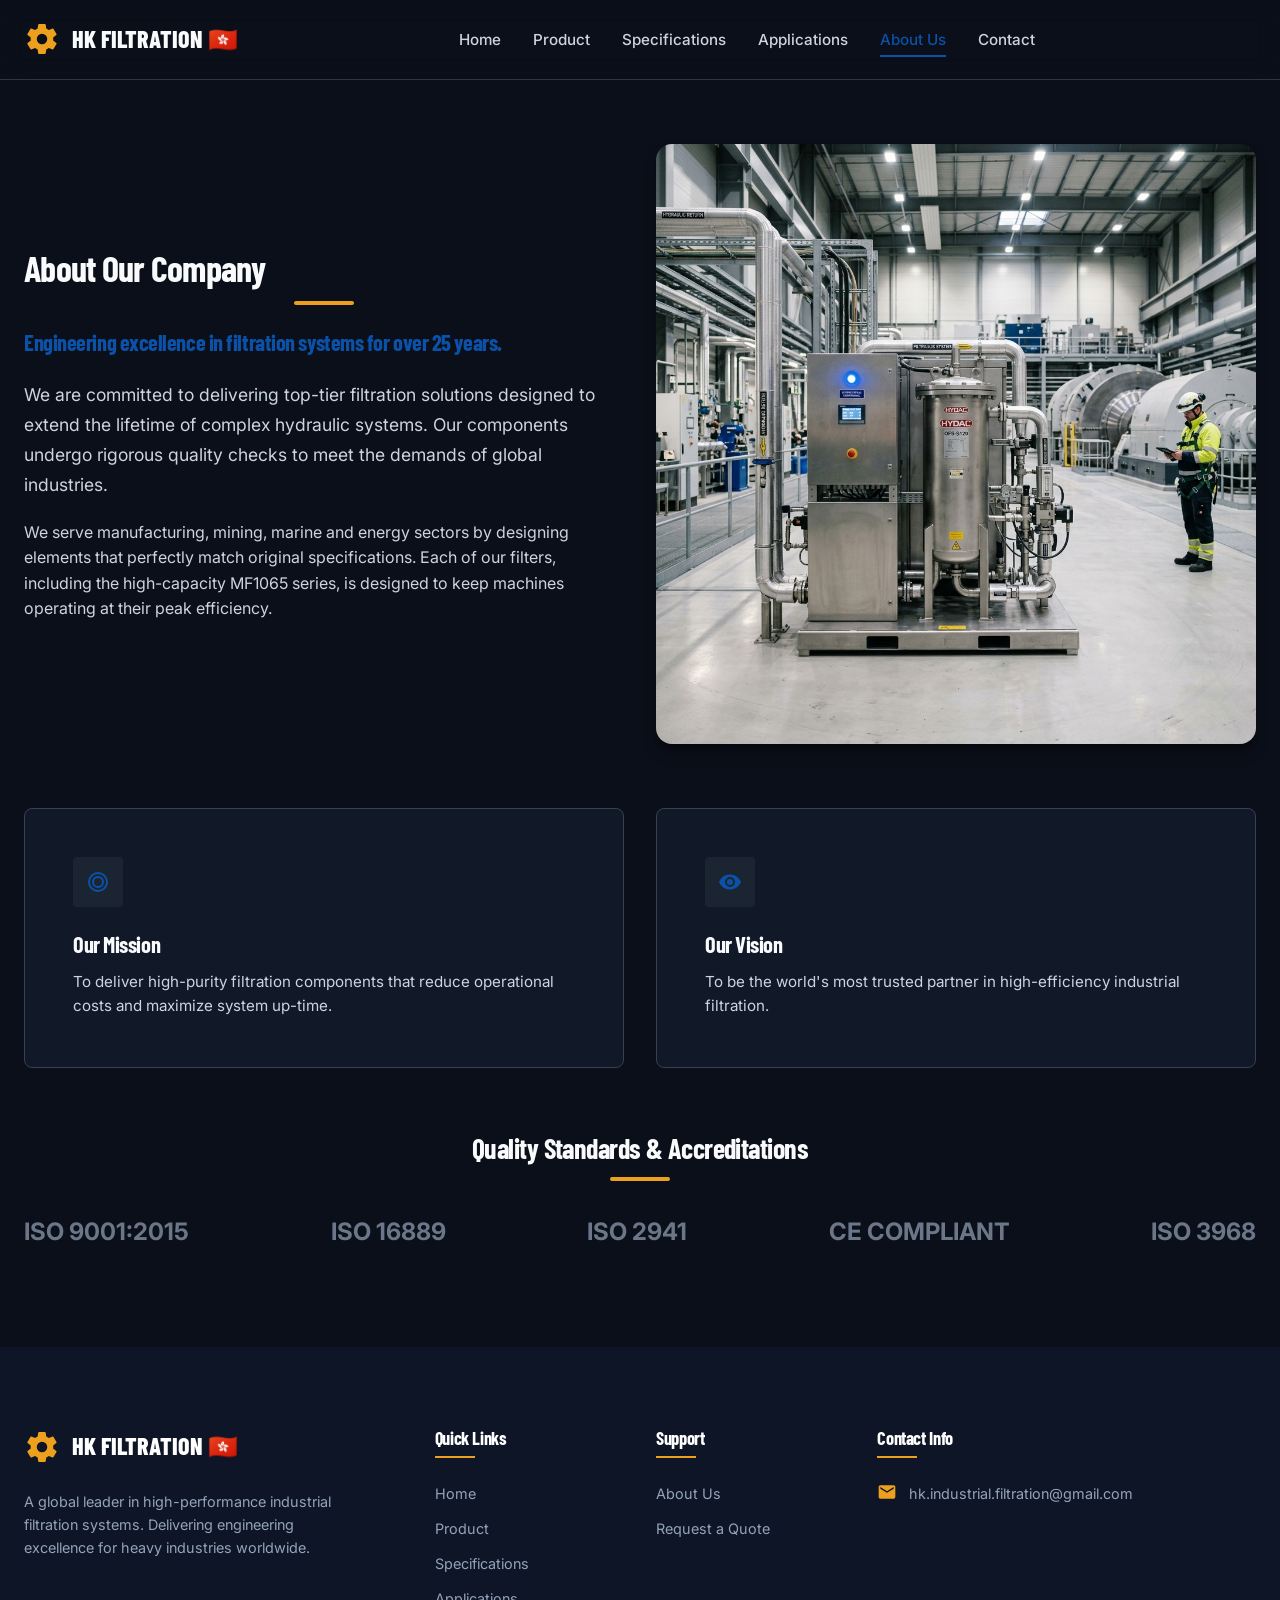
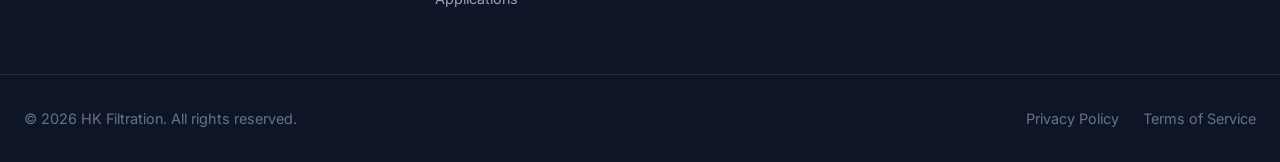
==== about.html @ 0cb423c5 "Initial commit - HK Filtration Website" ====
<!DOCTYPE html>
<html lang="en" data-theme="dark">
<head>
  <meta charset="UTF-8">
  <meta name="viewport" content="width=device-width, initial-scale=1.0">
  <title>HK Filtration 🇭🇰 | About Us</title>
  
  <!-- Favicon -->
  <link rel="icon" type="image/svg+xml" href="favicon.svg">
  
  <meta name="description" content="Learn more about our company mission, engineering quality standards, vision, and core values in high-performance industrial filtration systems.">
  <meta name="keywords" content="about filtration company, industrial filter manufacturer, hydraulic engineering company">
  <meta name="robots" content="index, follow">
  
  <!-- CSS Stylesheets -->
  <link rel="stylesheet" href="css/main.css">
  <link rel="stylesheet" href="css/components.css">
  <link rel="stylesheet" href="css/animations.css">
</head>
<body>

  <!-- --- Sticky Header --- -->
  <header class="site-header">
    <div class="container nav-container">
      <a href="index.html" class="logo-link">
        <svg viewBox="0 0 24 24">
          <path d="M12,15.5A3.5,3.5 0 0,1 8.5,12A3.5,3.5 0 0,1 12,8.5A3.5,3.5 0 0,1 15.5,12A3.5,3.5 0 0,1 12,15.5M19.43,12.97C19.47,12.65 19.5,12.33 19.5,12C19.5,11.67 19.47,11.34 19.43,11L21.54,9.37C21.73,9.22 21.78,8.95 21.66,8.73L19.66,5.27C19.54,5.05 19.27,4.96 19.05,5.05L16.56,6.05C16.04,5.66 15.47,5.34 14.86,5.08L14.47,2.42C14.43,2.18 14.22,2 13.97,2H9.97C9.72,2 9.51,2.18 9.47,2.42L9.08,5.08C8.47,5.34 7.9,5.66 7.38,6.05L4.89,5.05C4.67,4.96 4.4,5.05 4.27,5.27L2.27,8.73C2.15,8.95 2.2,9.22 2.39,9.37L4.5,11C4.46,11.34 4.43,11.67 4.43,12C4.43,12.33 4.46,12.65 4.5,12.97L2.39,14.63C2.2,14.78 2.15,15.05 2.27,15.27L4.27,18.73C4.4,18.95 4.67,19.04 4.89,18.95L7.38,17.95C7.9,18.34 8.47,18.66 9.08,18.92L9.47,21.58C9.51,21.82 9.72,22 9.97,22H13.97C14.22,22 14.43,21.82 14.47,21.58L14.86,18.92C15.47,18.66 16.04,18.34 16.56,17.95L19.05,18.95C19.27,19.04 19.54,18.95 19.66,18.73L21.66,15.27C21.78,15.05 21.73,14.78 21.54,14.63L19.43,12.97Z" />
        </svg>
        <span data-config="companyName">HK Filtration 🇭🇰</span>
      </a>
      
      <nav class="main-nav" id="main-nav">
        <ul>
          <li><a href="index.html">Home</a></li>
          <li><a href="product.html">Product</a></li>
          <li><a href="specifications.html">Specifications</a></li>
          <li><a href="applications.html">Applications</a></li>
          <li><a href="about.html" class="active">About Us</a></li>
          <li><a href="contact.html">Contact</a></li>
        </ul>
      </nav>
      
      <div class="header-actions">
        <button id="mobile-toggle" class="mobile-toggle" aria-label="Open mobile menu">
          <span></span>
          <span></span>
          <span></span>
        </button>
      </div>
    </div>
  </header>

  <!-- --- About Us Content --- -->
  <section class="section-padding" style="margin-top: calc(var(--header-height) - 2rem);">
    <div class="container">
      <div class="grid grid-2 flex-align-center" style="margin-bottom: 4rem;">
        
        <!-- text content -->
        <div class="reveal-left">
          <h2 class="accent-title" style="margin-bottom:1.5rem;">About Our Company</h2>
          <h3 style="font-size:1.4rem; color: var(--primary); margin-bottom:1.5rem;">Engineering excellence in filtration systems for over 25 years.</h3>
          <p style="font-size: 1.1rem; line-height:1.7;">We are committed to delivering top-tier filtration solutions designed to extend the lifetime of complex hydraulic systems. Our components undergo rigorous quality checks to meet the demands of global industries.</p>
          <p>We serve manufacturing, mining, marine and energy sectors by designing elements that perfectly match original specifications. Each of our filters, including the high-capacity MF1065 series, is designed to keep machines operating at their peak efficiency.</p>
        </div>
        
        <!-- image -->
        <div class="reveal-right">
          <div style="border-radius: var(--radius-lg); overflow: hidden; box-shadow: var(--shadow-lg);">
            <img src="assets/images/hero.png" alt="Industrial factory worker maintaining a hydraulic system">
          </div>
        </div>
      </div>

      <!-- Mission / Vision Cards -->
      <div class="grid grid-2" style="margin-bottom: 4rem;">
        <!-- Mission -->
        <div class="card reveal" style="padding: 3rem;">
          <div class="card-icon">
            <svg viewBox="0 0 24 24"><path d="M12,2A10,10 0 0,0 2,12A10,10 0 0,0 12,22A10,10 0 0,0 22,12A10,10 0 0,0 12,2M12,4A8,8 0 0,1 20,12A8,8 0 0,1 12,20A8,8 0 0,1 4,12A8,8 0 0,1 12,4M12,6A6,6 0 0,0 6,12A6,6 0 0,0 12,18A6,6 0 0,0 18,12A6,6 0 0,0 12,6M12,8A4,4 0 0,1 16,12A4,4 0 0,1 12,16A4,4 0 0,1 8,12A4,4 0 0,1 12,8Z"/></svg>
          </div>
          <h3>Our Mission</h3>
          <p>To deliver high-purity filtration components that reduce operational costs and maximize system up-time.</p>
        </div>

        <!-- Vision -->
        <div class="card reveal" style="padding: 3rem;">
          <div class="card-icon">
            <svg viewBox="0 0 24 24"><path d="M12,9A3,3 0 0,0 9,12A3,3 0 0,0 12,15A3,3 0 0,0 15,12A3,3 0 0,0 12,9M12,17A5,5 0 0,1 7,12A5,5 0 0,1 12,7A5,5 0 0,1 17,12A5,5 0 0,1 12,17M12,4.5C7,4.5 2.73,7.61 1,12C2.73,16.39 7,19.5 12,19.5C17,19.5 21.27,16.39 23,12C21.27,7.61 17,4.5 12,4.5Z"/></svg>
          </div>
          <h3>Our Vision</h3>
          <p>To be the world's most trusted partner in high-efficiency industrial filtration.</p>
        </div>
      </div>

      <!-- Trust Badges & Certs -->
      <div class="reveal-scale" style="text-align: center;">
        <h3 class="accent-title" style="margin-bottom: 2rem;">Quality Standards & Accreditations</h3>
        <div class="flex flex-align-center flex-justify-between" style="flex-wrap: wrap; gap: 2rem; opacity: 0.7;">
          <div style="font-weight: 700; font-size:1.5rem; color:var(--text-muted);">ISO 9001:2015</div>
          <div style="font-weight: 700; font-size:1.5rem; color:var(--text-muted);">ISO 16889</div>
          <div style="font-weight: 700; font-size:1.5rem; color:var(--text-muted);">ISO 2941</div>
          <div style="font-weight: 700; font-size:1.5rem; color:var(--text-muted);">CE COMPLIANT</div>
          <div style="font-weight: 700; font-size:1.5rem; color:var(--text-muted);">ISO 3968</div>
        </div>
      </div>

    </div>
  </section>

  <!-- --- Footer --- -->
  <footer class="site-footer">
    <div class="container grid footer-grid">
      <div class="footer-about">
        <a href="index.html" class="logo-link">
          <svg viewBox="0 0 24 24">
            <path d="M12,15.5A3.5,3.5 0 0,1 8.5,12A3.5,3.5 0 0,1 12,8.5A3.5,3.5 0 0,1 15.5,12A3.5,3.5 0 0,1 12,15.5M19.43,12.97C19.47,12.65 19.5,12.33 19.5,12C19.5,11.67 19.47,11.34 19.43,11L21.54,9.37C21.73,9.22 21.78,8.95 21.66,8.73L19.66,5.27C19.54,5.05 19.27,4.96 19.05,5.05L16.56,6.05C16.04,5.66 15.47,5.34 14.86,5.08L14.47,2.42C14.43,2.18 14.22,2 13.97,2H9.97C9.72,2 9.51,2.18 9.47,2.42L9.08,5.08C8.47,5.34 7.9,5.66 7.38,6.05L4.89,5.05C4.67,4.96 4.4,5.05 4.27,5.27L2.27,8.73C2.15,8.95 2.2,9.22 2.39,9.37L4.5,11C4.46,11.34 4.43,11.67 4.43,12C4.43,12.33 4.46,12.65 4.5,12.97L2.39,14.63C2.2,14.78 2.15,15.05 2.27,15.27L4.27,18.73C4.4,18.95 4.67,19.04 4.89,18.95L7.38,17.95C7.9,18.34 8.47,18.66 9.08,18.92L9.47,21.58C9.51,21.82 9.72,22 9.97,22H13.97C14.22,22 14.43,21.82 14.47,21.58L14.86,18.92C15.47,18.66 16.04,18.34 16.56,17.95L19.05,18.95C19.27,19.04 19.54,18.95 19.66,18.73L21.66,15.27C21.78,15.05 21.73,14.78 21.54,14.63L19.43,12.97Z" />
          </svg>
          <span data-config="companyName">HK Filtration 🇭🇰</span>
        </a>
        <p>A global leader in high-performance industrial filtration systems. Delivering engineering excellence for heavy industries worldwide.</p>
      </div>

      <div class="footer-col">
        <h4>Quick Links</h4>
        <ul>
          <li><a href="index.html">Home</a></li>
          <li><a href="product.html">Product</a></li>
          <li><a href="specifications.html">Specifications</a></li>
          <li><a href="applications.html">Applications</a></li>
        </ul>
      </div>

      <div class="footer-col">
        <h4>Support</h4>
        <ul>
          <li><a href="about.html">About Us</a></li>
          <li><a href="contact.html">Request a Quote</a></li>
        </ul>
      </div>

      <div class="footer-col">
        <h4>Contact Info</h4>
        <div class="footer-contact-item">
          <svg viewBox="0 0 24 24"><path d="M20,4H4C2.89,4 2,4.89 2,6V18A2,2 0 0,0 4,20H20A2,2 0 0,0 22,18V6C22,4.89 21.1,4 20,4M20,8L12,13L4,8V6L12,11L20,6V8Z"/></svg>
          <a href="#" data-config="recipientEmail">Contact Support Email</a>
        </div>
      </div>
    </div>
    <div class="container footer-bottom">
      <p>&copy; 2026 HK Filtration. All rights reserved.</p>
      <div class="footer-bottom-links">
        <a href="privacy.html">Privacy Policy</a>
        <a href="terms.html">Terms of Service</a>
      </div>
    </div>
  </footer>

  <!-- JS Scripts -->
  <script src="config/config.js"></script>
  <script src="js/main.js"></script>
</body>
</html>
---- css/main.css ----
/* =========================================================================
   DESIGN SYSTEM & GLOBAL STYLES (main.css)
   MF1065.1115.10.15 Industrial Filter Website
   ========================================================================= */

/* --- Google Fonts --- */
@import url('https://fonts.googleapis.com/css2?family=Barlow+Condensed:wght@500;600;700;800&family=Inter:wght@300;400;500;600;700&family=Cairo:wght@300;400;600;700&display=swap');

/* --- Design System CSS Custom Properties --- */
:root {
  /* Fonts */
  --font-body: 'Inter', system-ui, -apple-system, sans-serif;
  --font-headings: 'Barlow Condensed', sans-serif;
  
  /* Color Palette - Dark Mode Only */
  --primary-hue: 213;
  --primary: hsl(var(--primary-hue), 88%, 35%);       /* Industrial Blue #0A4FA6 */
  --primary-hover: hsl(var(--primary-hue), 88%, 28%);
  --primary-light: hsl(var(--primary-hue), 30%, 15%);
  --primary-semi: hsla(var(--primary-hue), 88%, 35%, 0.3);
  
  --accent-hue: 38;
  --accent: hsl(var(--accent-hue), 85%, 52%);         /* Engineering Amber #E8A020 */
  --accent-hover: hsl(var(--accent-hue), 85%, 45%);
  
  --bg-primary: #0b0f19;
  --bg-secondary: #111827;
  --bg-tertiary: #1f2937;
  
  --text-primary: #f8fafc;
  --text-secondary: #cbd5e1;
  --text-muted: #94a3b8;
  
  --border-color: #374151;
  --border-focus: var(--accent);
  
  --shadow-sm: 0 1px 2px 0 rgb(0 0 0 / 0.5);
  --shadow-md: 0 4px 6px -1px rgb(0 0 0 / 0.4), 0 2px 4px -2px rgb(0 0 0 / 0.4);
  --shadow-lg: 0 10px 15px -3px rgb(0 0 0 / 0.4), 0 4px 6px -4px rgb(0 0 0 / 0.4);
  --shadow-glow: 0 0 15px hsla(var(--accent-hue), 85%, 52%, 0.25);

  --glass-bg: rgba(11, 15, 25, 0.8);
  --glass-border: rgba(55, 65, 81, 0.8);
  --glass-backdrop: blur(12px);

  /* Spacing / Layout */
  --header-height: 80px;
  --radius-sm: 4px;
  --radius-md: 8px;
  --radius-lg: 16px;
  --container-width: 1280px;
  
  /* Transitions */
  --transition-fast: 0.2s cubic-bezier(0.4, 0, 0.2, 1);
  --transition-normal: 0.3s cubic-bezier(0.4, 0, 0.2, 1);
  --transition-slow: 0.5s cubic-bezier(0.4, 0, 0.2, 1);
}

/* --- Base & Reset CSS --- */
*, *::before, *::after {
  box-sizing: border-box;
  margin: 0;
  padding: 0;
}

html {
  scroll-behavior: smooth;
  font-size: 16px;
  -webkit-text-size-adjust: 100%;
}

body {
  font-family: var(--font-body);
  background-color: var(--bg-primary);
  color: var(--text-primary);
  line-height: 1.6;
  text-rendering: optimizeLegibility;
  -webkit-font-smoothing: antialiased;
  -moz-osx-font-smoothing: grayscale;
  transition: background-color var(--transition-normal), color var(--transition-normal);
  overflow-x: hidden;
}

h1, h2, h3, h4, h5, h6 {
  font-family: var(--font-headings);
  font-weight: 700;
  line-height: 1.2;
  color: var(--text-primary);
  letter-spacing: -0.02em;
}

h1 { font-size: 3rem; }
h2 { font-size: 2.25rem; }
h3 { font-size: 1.75rem; }
h4 { font-size: 1.25rem; }

p {
  color: var(--text-secondary);
  margin-bottom: 1.25rem;
}

a {
  color: var(--primary);
  text-decoration: none;
  transition: color var(--transition-fast);
}

a:hover {
  color: var(--primary-hover);
}

img {
  max-width: 100%;
  height: auto;
  display: block;
}

ul, ol {
  list-style: none;
}

/* --- Layout Utility Classes --- */
.container {
  width: 100%;
  max-width: var(--container-width);
  margin-left: auto;
  margin-right: auto;
  padding-left: 1.5rem;
  padding-right: 1.5rem;
}

.grid {
  display: grid;
  gap: 2rem;
}

.grid-2 { grid-template-columns: repeat(2, 1fr); }
.grid-3 { grid-template-columns: repeat(3, 1fr); }
.grid-4 { grid-template-columns: repeat(4, 1fr); }

.flex { display: flex; }
.flex-align-center { align-items: center; }
.flex-justify-between { justify-content: space-between; }
.flex-column { flex-direction: column; }

.section-padding {
  padding-top: 6rem;
  padding-bottom: 6rem;
}

.section-header {
  text-align: center;
  max-width: 700px;
  margin: 0 auto 4rem auto;
}

.section-header h2 {
  margin-bottom: 1rem;
  text-transform: uppercase;
}

.section-header p {
  font-size: 1.125rem;
  color: var(--text-muted);
}

/* Accent highlight bar for headings */
.accent-title::after {
  content: '';
  display: block;
  width: 60px;
  height: 4px;
  background-color: var(--accent);
  margin: 0.75rem auto 0 auto;
  border-radius: var(--radius-sm);
}

[dir="rtl"] .accent-title::after {
  margin: 0.75rem auto 0 auto;
}

/* --- Sticky Glassmorphic Header --- */
header.site-header {
  position: fixed;
  top: 0;
  left: 0;
  right: 0;
  height: var(--header-height);
  background-color: var(--glass-bg);
  border-bottom: 1px solid var(--glass-border);
  backdrop-filter: var(--glass-backdrop);
  -webkit-backdrop-filter: var(--glass-backdrop);
  z-index: 1000;
  transition: all var(--transition-normal);
}

header.site-header.scrolled {
  height: 70px;
  box-shadow: var(--shadow-md);
}

.nav-container {
  display: flex;
  height: 100%;
  align-items: center;
  justify-content: space-between;
}

.logo-link {
  display: flex;
  align-items: center;
  gap: 0.75rem;
  font-family: var(--font-headings);
  font-weight: 800;
  font-size: 1.5rem;
  color: var(--text-primary);
  text-transform: uppercase;
}

.logo-link svg {
  height: 36px;
  width: 36px;
  fill: var(--primary);
  transition: fill var(--transition-normal);
}

[data-theme="dark"] .logo-link svg {
  fill: var(--accent);
}

/* Navigation Links */
nav.main-nav ul {
  display: flex;
  gap: 2rem;
}

nav.main-nav a {
  font-weight: 500;
  color: var(--text-secondary);
  font-size: 0.95rem;
  position: relative;
  padding: 0.5rem 0;
}

nav.main-nav a::after {
  content: '';
  position: absolute;
  bottom: 0;
  left: 0;
  width: 100%;
  height: 2px;
  background-color: var(--primary);
  transform: scaleX(0);
  transform-origin: right;
  transition: transform var(--transition-fast);
}

[dir="rtl"] nav.main-nav a::after {
  right: 0;
  left: auto;
  transform-origin: left;
}

nav.main-nav a:hover,
nav.main-nav a.active {
  color: var(--primary);
}

nav.main-nav a:hover::after,
nav.main-nav a.active::after {
  transform: scaleX(1);
  transform-origin: left;
}

[dir="rtl"] nav.main-nav a:hover::after,
[dir="rtl"] nav.main-nav a.active::after {
  transform-origin: right;
}

/* Utility buttons in header */
.header-actions {
  display: flex;
  align-items: center;
  gap: 1rem;
}

/* Language and Dark/Light switches */
.toggle-btn {
  background: none;
  border: 1px solid var(--border-color);
  color: var(--text-primary);
  padding: 0.5rem;
  border-radius: 50%;
  cursor: pointer;
  display: flex;
  align-items: center;
  justify-content: center;
  transition: all var(--transition-fast);
  width: 40px;
  height: 40px;
}

.toggle-btn:hover {
  background-color: var(--bg-tertiary);
  border-color: var(--text-muted);
}

.lang-btn {
  border-radius: var(--radius-sm);
  width: auto;
  padding: 0.5rem 0.75rem;
  font-weight: 600;
  font-size: 0.875rem;
}

/* Mobile Menu Toggle */
.mobile-toggle {
  display: none;
  background: none;
  border: none;
  cursor: pointer;
  padding: 0.5rem;
}

.mobile-toggle span {
  display: block;
  width: 25px;
  height: 2px;
  background-color: var(--text-primary);
  margin-bottom: 5px;
  transition: all var(--transition-normal);
}

.mobile-toggle span:last-child {
  margin-bottom: 0;
}

/* Mobile responsive menu */
@media (max-width: 991px) {
  .mobile-toggle {
    display: block;
  }
  
  nav.main-nav {
    position: fixed;
    top: var(--header-height);
    left: -100%;
    width: 280px;
    height: calc(100vh - var(--header-height));
    background-color: var(--bg-secondary);
    box-shadow: var(--shadow-lg);
    transition: left var(--transition-normal);
    padding: 2rem;
    z-index: 999;
  }
  
  [dir="rtl"] nav.main-nav {
    left: auto;
    right: -100%;
    transition: right var(--transition-normal);
  }
  
  nav.main-nav.active {
    left: 0;
  }
  
  [dir="rtl"] nav.main-nav.active {
    right: 0;
  }
  
  nav.main-nav ul {
    flex-direction: column;
    gap: 1.5rem;
  }
  
  nav.main-nav a {
    font-size: 1.15rem;
    display: block;
  }
}

/* --- Footer --- */
footer.site-footer {
  background-color: #0d1527;
  color: #cbd5e1;
  padding-top: 5rem;
  padding-bottom: 2rem;
  font-size: 0.9rem;
}

.footer-grid {
  grid-template-columns: 2fr 1fr 1fr 2fr;
  margin-bottom: 4rem;
}

.footer-about .logo-link {
  color: #ffffff;
  margin-bottom: 1.5rem;
}

.footer-about .logo-link svg {
  fill: var(--accent);
}

.footer-about p {
  color: #94a3b8;
  margin-bottom: 1.5rem;
  max-width: 320px;
}

.footer-col h4 {
  color: #ffffff;
  margin-bottom: 1.5rem;
  position: relative;
  padding-bottom: 0.5rem;
  font-size: 1.15rem;
}

.footer-col h4::after {
  content: '';
  position: absolute;
  bottom: 0;
  left: 0;
  width: 40px;
  height: 2px;
  background-color: var(--accent);
}

[dir="rtl"] .footer-col h4::after {
  left: auto;
  right: 0;
}

.footer-col ul {
  display: flex;
  flex-direction: column;
  gap: 0.75rem;
}

.footer-col a {
  color: #94a3b8;
}

.footer-col a:hover {
  color: #ffffff;
  padding-left: 5px;
}

[dir="rtl"] .footer-col a:hover {
  padding-left: 0;
  padding-right: 5px;
}

.footer-contact-item {
  display: flex;
  gap: 0.75rem;
  margin-bottom: 1rem;
}

.footer-contact-item svg {
  width: 20px;
  height: 20px;
  fill: var(--accent);
  flex-shrink: 0;
}

.footer-socials {
  display: flex;
  gap: 1rem;
  margin-top: 1.5rem;
}

.footer-socials a {
  display: flex;
  align-items: center;
  justify-content: center;
  width: 36px;
  height: 36px;
  background-color: rgba(255, 255, 255, 0.05);
  border-radius: 50%;
  color: #ffffff;
  transition: all var(--transition-fast);
}

.footer-socials a:hover {
  background-color: var(--accent);
  transform: translateY(-3px);
}

.footer-socials svg {
  width: 18px;
  height: 18px;
  fill: currentColor;
}

.footer-bottom {
  border-top: 1px solid rgba(255, 255, 255, 0.1);
  padding-top: 2rem;
  display: flex;
  justify-content: space-between;
  align-items: center;
}

.footer-bottom p {
  color: #64748b;
  margin-bottom: 0;
}

.footer-bottom-links {
  display: flex;
  gap: 1.5rem;
}

.footer-bottom-links a {
  color: #64748b;
}

.footer-bottom-links a:hover {
  color: #cbd5e1;
}

/* Responsiveness Media Queries for Grid Layouts */
@media (max-width: 991px) {
  .footer-grid {
    grid-template-columns: repeat(2, 1fr);
    gap: 3rem;
  }
  .grid-3 { grid-template-columns: repeat(2, 1fr); }
  .grid-4 { grid-template-columns: repeat(2, 1fr); }
}

@media (max-width: 768px) {
  .footer-grid {
    grid-template-columns: 1fr;
    gap: 2rem;
  }
  .grid-2, .grid-3, .grid-4 {
    grid-template-columns: 1fr;
  }
  .footer-bottom {
    flex-direction: column;
    gap: 1rem;
    text-align: center;
  }
  h1 { font-size: 2.25rem; }
  h2 { font-size: 1.75rem; }
  .section-padding {
    padding-top: 4rem;
    padding-bottom: 4rem;
  }
}
---- css/components.css ----
/* =========================================================================
   COMPONENTS STYLES (components.css)
   MF1065.1115.10.15 Industrial Filter Website
   ========================================================================= */

/* --- Buttons --- */
.btn {
  display: inline-flex;
  align-items: center;
  justify-content: center;
  padding: 0.75rem 1.75rem;
  font-family: var(--font-body);
  font-weight: 600;
  font-size: 0.95rem;
  border-radius: var(--radius-sm);
  transition: all var(--transition-fast);
  cursor: pointer;
  border: 2px solid transparent;
  gap: 0.5rem;
}

.btn-primary {
  background-color: var(--primary);
  color: #ffffff;
}

.btn-primary:hover {
  background-color: var(--primary-hover);
  color: #ffffff;
  transform: translateY(-2px);
  box-shadow: var(--shadow-glow);
}

.btn-secondary {
  background-color: transparent;
  border-color: var(--border-color);
  color: var(--text-primary);
}

.btn-secondary:hover {
  background-color: var(--bg-tertiary);
  border-color: var(--text-muted);
}

.btn-accent {
  background-color: var(--accent);
  color: #0f172a;
}

.btn-accent:hover {
  background-color: var(--accent-hover);
  transform: translateY(-2px);
  box-shadow: 0 4px 12px rgba(232, 160, 32, 0.4);
}

.btn-outline-primary {
  background-color: transparent;
  border-color: var(--primary);
  color: var(--primary);
}

.btn-outline-primary:hover {
  background-color: var(--primary);
  color: #ffffff;
}

/* --- Hero Section --- */
.hero-section {
  position: relative;
  height: 90vh;
  min-height: 600px;
  background-color: #0b0f19;
  display: flex;
  align-items: center;
  color: #ffffff;
  overflow: hidden;
  padding-top: var(--header-height);
}

.hero-bg {
  position: absolute;
  top: 0;
  left: 0;
  width: 100%;
  height: 100%;
  z-index: 1;
}

.hero-bg img {
  width: 100%;
  height: 100%;
  object-fit: cover;
  opacity: 0.4;
}

/* Overlay gradient for premium industrial contrast */
.hero-bg::after {
  content: '';
  position: absolute;
  top: 0;
  left: 0;
  width: 100%;
  height: 100%;
  background: linear-gradient(135deg, rgba(11,15,25,0.95) 30%, rgba(10,79,166,0.3) 100%);
}

[dir="rtl"] .hero-bg::after {
  background: linear-gradient(225deg, rgba(11,15,25,0.95) 30%, rgba(10,79,166,0.3) 100%);
}

.hero-content {
  position: relative;
  z-index: 2;
  max-width: 650px;
}

.hero-content .product-tag {
  display: inline-block;
  background-color: var(--primary-semi);
  border: 1px solid var(--primary);
  color: #cbd5e1;
  padding: 0.35rem 1rem;
  font-size: 0.85rem;
  font-weight: 600;
  letter-spacing: 0.05em;
  text-transform: uppercase;
  border-radius: 50px;
  margin-bottom: 1.5rem;
}

.hero-content h1 {
  color: #ffffff;
  font-size: 3.5rem;
  margin-bottom: 1.5rem;
  line-height: 1.15;
}

.hero-content h1 span {
  color: var(--accent);
}

.hero-content p {
  color: #cbd5e1;
  font-size: 1.2rem;
  margin-bottom: 2.5rem;
}

.hero-btns {
  display: flex;
  gap: 1rem;
}

@media (max-width: 768px) {
  .hero-content h1 {
    font-size: 2.5rem;
  }
  .hero-btns {
    flex-direction: column;
  }
}

/* --- Info Cards / Features --- */
.card {
  background-color: var(--bg-secondary);
  border: 1px solid var(--border-color);
  border-radius: var(--radius-md);
  padding: 2.5rem 2rem;
  transition: all var(--transition-normal);
  position: relative;
  overflow: hidden;
}

.card:hover {
  transform: translateY(-5px);
  border-color: var(--primary);
  box-shadow: var(--shadow-lg);
}

.card-icon {
  width: 50px;
  height: 50px;
  background-color: var(--primary-light);
  border-radius: var(--radius-sm);
  display: flex;
  align-items: center;
  justify-content: center;
  margin-bottom: 1.5rem;
  color: var(--primary);
  transition: all var(--transition-fast);
}

.card:hover .card-icon {
  background-color: var(--primary);
  color: #ffffff;
}

.card-icon svg {
  width: 24px;
  height: 24px;
  fill: currentColor;
}

.card h3 {
  margin-bottom: 0.75rem;
  font-size: 1.4rem;
}

.card p {
  margin-bottom: 0;
  font-size: 0.95rem;
}

/* --- Image Gallery (Zoom Effect & Lightbox) --- */
.gallery-grid {
  grid-template-columns: repeat(auto-fill, minmax(280px, 1fr));
  gap: 1.5rem;
}

.gallery-item {
  position: relative;
  overflow: hidden;
  border-radius: var(--radius-md);
  aspect-ratio: 4 / 3;
  cursor: pointer;
  box-shadow: var(--shadow-sm);
}

.gallery-item img {
  width: 100%;
  height: 100%;
  object-fit: cover;
  transition: transform var(--transition-slow);
}

.gallery-overlay {
  position: absolute;
  top: 0;
  left: 0;
  width: 100%;
  height: 100%;
  background: rgba(10, 79, 166, 0.85);
  display: flex;
  flex-direction: column;
  justify-content: center;
  align-items: center;
  opacity: 0;
  transition: opacity var(--transition-normal);
  color: #ffffff;
  padding: 1.5rem;
  text-align: center;
}

.gallery-overlay svg {
  width: 32px;
  height: 32px;
  fill: currentColor;
  margin-bottom: 0.75rem;
  transform: translateY(10px);
  transition: transform var(--transition-normal);
}

.gallery-overlay h4 {
  color: #ffffff;
  font-size: 1.25rem;
  transform: translateY(15px);
  transition: transform var(--transition-normal) 0.05s;
}

.gallery-item:hover img {
  transform: scale(1.1);
}

.gallery-item:hover .gallery-overlay {
  opacity: 1;
}

.gallery-item:hover .gallery-overlay svg,
.gallery-item:hover .gallery-overlay h4 {
  transform: translateY(0);
}

/* Lightbox Modal */
.lightbox {
  position: fixed;
  top: 0;
  left: 0;
  width: 100%;
  height: 100%;
  background-color: rgba(11, 15, 25, 0.95);
  z-index: 2000;
  display: none;
  justify-content: center;
  align-items: center;
}

.lightbox.active {
  display: flex;
}

.lightbox-content {
  position: relative;
  max-width: 90%;
  max-height: 80%;
}

.lightbox-content img {
  max-width: 100%;
  max-height: 80vh;
  border-radius: var(--radius-sm);
  box-shadow: var(--shadow-lg);
}

.lightbox-close {
  position: absolute;
  top: -40px;
  right: 0;
  background: none;
  border: none;
  color: #ffffff;
  font-size: 2rem;
  cursor: pointer;
}

[dir="rtl"] .lightbox-close {
  right: auto;
  left: 0;
}

/* --- FAQ Accordion --- */
.faq-list {
  max-width: 800px;
  margin: 0 auto;
}

.faq-item {
  border-bottom: 1px solid var(--border-color);
  padding: 1.5rem 0;
}

.faq-question {
  display: flex;
  justify-content: space-between;
  align-items: center;
  width: 100%;
  background: none;
  border: none;
  text-align: left;
  font-size: 1.2rem;
  font-weight: 600;
  color: var(--text-primary);
  cursor: pointer;
  padding: 0;
}

[dir="rtl"] .faq-question {
  text-align: right;
}

.faq-question svg {
  width: 20px;
  height: 20px;
  fill: currentColor;
  transition: transform var(--transition-normal);
}

.faq-item.active .faq-question svg {
  transform: rotate(180deg);
}

.faq-answer {
  max-height: 0;
  overflow: hidden;
  transition: max-height var(--transition-normal);
}

.faq-answer p {
  padding-top: 1rem;
  margin-bottom: 0;
  color: var(--text-secondary);
}

/* --- Technical Specifications Table --- */
.specs-table-container {
  overflow-x: auto;
  margin-top: 2rem;
  border: 1px solid var(--border-color);
  border-radius: var(--radius-md);
  box-shadow: var(--shadow-sm);
}

.specs-table {
  width: 100%;
  border-collapse: collapse;
  text-align: left;
  font-size: 0.95rem;
}

[dir="rtl"] .specs-table {
  text-align: right;
}

.specs-table th,
.specs-table td {
  padding: 1rem 1.5rem;
  border-bottom: 1px solid var(--border-color);
}

.specs-table th {
  background-color: var(--bg-tertiary);
  font-family: var(--font-headings);
  font-size: 1.1rem;
  font-weight: 700;
  color: var(--text-primary);
  text-transform: uppercase;
}

.specs-table tr:last-child td {
  border-bottom: none;
}

.specs-table tr:nth-child(even) {
  background-color: var(--bg-secondary);
}

.specs-table td.spec-name {
  font-weight: 600;
  color: var(--text-primary);
  width: 35%;
}

.specs-table td.spec-value {
  color: var(--text-secondary);
}

/* --- Form Fields & Validation Styling --- */
.contact-form-container {
  background-color: var(--bg-secondary);
  border: 1px solid var(--border-color);
  border-radius: var(--radius-lg);
  padding: 3rem;
  box-shadow: var(--shadow-md);
}

.form-group {
  margin-bottom: 1.5rem;
}

.form-group label {
  display: block;
  font-weight: 600;
  margin-bottom: 0.5rem;
  font-size: 0.9rem;
}

.form-control {
  width: 100%;
  padding: 0.75rem 1rem;
  border: 1px solid var(--border-color);
  background-color: var(--bg-primary);
  color: var(--text-primary);
  border-radius: var(--radius-sm);
  font-family: var(--font-body);
  font-size: 0.95rem;
  transition: border-color var(--transition-fast), box-shadow var(--transition-fast);
}

.form-control:focus {
  outline: none;
  border-color: var(--border-focus);
  box-shadow: 0 0 0 3px var(--primary-semi);
}

/* Form validation styling */
.form-control.is-invalid {
  border-color: #ef4444;
}

.form-control.is-invalid:focus {
  box-shadow: 0 0 0 3px rgba(239, 68, 68, 0.2);
}

.invalid-feedback {
  display: none;
  color: #ef4444;
  font-size: 0.825rem;
  margin-top: 0.25rem;
}

.form-control.is-invalid + .invalid-feedback {
  display: block;
}

/* Spam Honeypot - keep it fully invisible to screen readers & layout but present */
.honeypot-field {
  display: none !important;
  visibility: hidden !important;
}

/* Submit status alerts */
.alert {
  padding: 1rem 1.5rem;
  border-radius: var(--radius-sm);
  margin-bottom: 1.5rem;
  display: none;
}

.alert-success {
  display: block;
  background-color: #d1fae5;
  color: #065f46;
  border: 1px solid #a7f3d0;
}

[data-theme="dark"] .alert-success {
  background-color: #064e3b;
  color: #a7f3d0;
  border-color: #047857;
}

.alert-danger {
  display: block;
  background-color: #fee2e2;
  color: #991b1b;
  border: 1px solid #fca5a5;
}

[data-theme="dark"] .alert-danger {
  background-color: #7f1d1d;
  color: #fca5a5;
  border-color: #b91c1c;
}

/* --- Downloads Cards --- */
.download-card {
  display: flex;
  align-items: center;
  background-color: var(--bg-secondary);
  border: 1px solid var(--border-color);
  border-radius: var(--radius-md);
  padding: 1.5rem;
  gap: 1.5rem;
  transition: all var(--transition-fast);
}

.download-card:hover {
  border-color: var(--primary);
  transform: translateX(4px);
  box-shadow: var(--shadow-md);
}

[dir="rtl"] .download-card:hover {
  transform: translateX(-4px);
}

.download-icon {
  width: 50px;
  height: 50px;
  background-color: var(--primary-light);
  border-radius: var(--radius-sm);
  display: flex;
  align-items: center;
  justify-content: center;
  color: var(--primary);
  flex-shrink: 0;
}

.download-icon svg {
  width: 24px;
  height: 24px;
  fill: currentColor;
}

.download-info {
  flex-grow: 1;
}

.download-info h4 {
  margin-bottom: 0.25rem;
  font-size: 1.15rem;
}

.download-info p {
  margin-bottom: 0;
  font-size: 0.85rem;
  color: var(--text-muted);
}

/* --- Contact Info Panel & Map --- */
.contact-info-panel {
  display: flex;
  flex-direction: column;
  gap: 2rem;
}

.contact-info-item {
  display: flex;
  gap: 1.25rem;
}

.contact-info-icon {
  width: 48px;
  height: 48px;
  background-color: var(--primary-light);
  border-radius: 50%;
  display: flex;
  align-items: center;
  justify-content: center;
  color: var(--primary);
  flex-shrink: 0;
}

.contact-info-icon svg {
  width: 20px;
  height: 20px;
  fill: currentColor;
}

.contact-info-text h4 {
  font-size: 1.1rem;
  margin-bottom: 0.25rem;
}

.contact-info-text p,
.contact-info-text a {
  margin-bottom: 0;
  color: var(--text-secondary);
}

.map-container {
  height: 350px;
  border-radius: var(--radius-lg);
  overflow: hidden;
  border: 1px solid var(--border-color);
  box-shadow: var(--shadow-sm);
}

.map-container iframe {
  width: 100%;
  height: 100%;
  border: 0;
}
---- css/animations.css ----
/* =========================================================================
   SCROLL AND KEYFRAME ANIMATIONS (animations.css)
   MF1065.1115.10.15 Industrial Filter Website
   ========================================================================= */

/* --- Fade In and Slide Classes --- */
.reveal {
  opacity: 0;
  transform: translateY(30px);
  transition: opacity var(--transition-slow), transform var(--transition-slow);
}

.reveal-left {
  opacity: 0;
  transform: translateX(-40px);
  transition: opacity var(--transition-slow), transform var(--transition-slow);
}

.reveal-right {
  opacity: 0;
  transform: translateX(40px);
  transition: opacity var(--transition-slow), transform var(--transition-slow);
}

.reveal-scale {
  opacity: 0;
  transform: scale(0.9);
  transition: opacity var(--transition-slow), transform var(--transition-slow);
}

/* Active states (revealed by Intersection Observer JS) */
.revealed {
  opacity: 1;
  transform: translateY(0) translateX(0) scale(1);
}

/* Delay modifiers for staggered animations */
.delay-100 { transition-delay: 100ms; }
.delay-200 { transition-delay: 200ms; }
.delay-300 { transition-delay: 300ms; }
.delay-400 { transition-delay: 400ms; }
.delay-500 { transition-delay: 500ms; }

/* --- Micro-Animations & Hover States --- */

/* Pulse Glow (used on key CTAs or status icons) */
@keyframes pulse-glow {
  0% {
    box-shadow: 0 0 0 0 rgba(10, 79, 166, 0.4);
  }
  70% {
    box-shadow: 0 0 0 10px rgba(10, 79, 166, 0);
  }
  100% {
    box-shadow: 0 0 0 0 rgba(10, 79, 166, 0);
  }
}

.pulse-primary {
  animation: pulse-glow 2s infinite;
}

/* Spin (loading indicators or gear icons) */
@keyframes spin-clockwise {
  from {
    transform: rotate(0deg);
  }
  to {
    transform: rotate(360deg);
  }
}

.spin-icon {
  animation: spin-clockwise 20s linear infinite;
}

.spin-icon:hover {
  animation-duration: 5s; /* speed up on hover */
}

/* Shimmer load effect for cards/images */
@keyframes shimmer {
  0% {
    background-position: -200% 0;
  }
  100% {
    background-position: 200% 0;
  }
}

.shimmer {
  background: linear-gradient(90deg, var(--bg-secondary) 25%, var(--bg-tertiary) 50%, var(--bg-secondary) 75%);
  background-size: 200% 100%;
  animation: shimmer 1.5s infinite;
}

/* Lightbox Fade In */
@keyframes fadeIn {
  from { opacity: 0; }
  to { opacity: 1; }
}

.lightbox-animate {
  animation: fadeIn 0.25s ease-out forwards;
}

/* Ripple/Wave for buttons */
.btn-ripple {
  position: relative;
  overflow: hidden;
}

.btn-ripple::after {
  content: '';
  position: absolute;
  top: 50%;
  left: 50%;
  width: 120px;
  height: 120px;
  background: rgba(255, 255, 255, 0.25);
  border-radius: 50%;
  transform: translate(-50%, -50%) scale(0);
  opacity: 0;
  transition: transform 0.5s ease-out, opacity 0.5s ease-out;
}

.btn-ripple:active::after {
  transform: translate(-50%, -50%) scale(1);
  opacity: 1;
  transition: 0s;
}
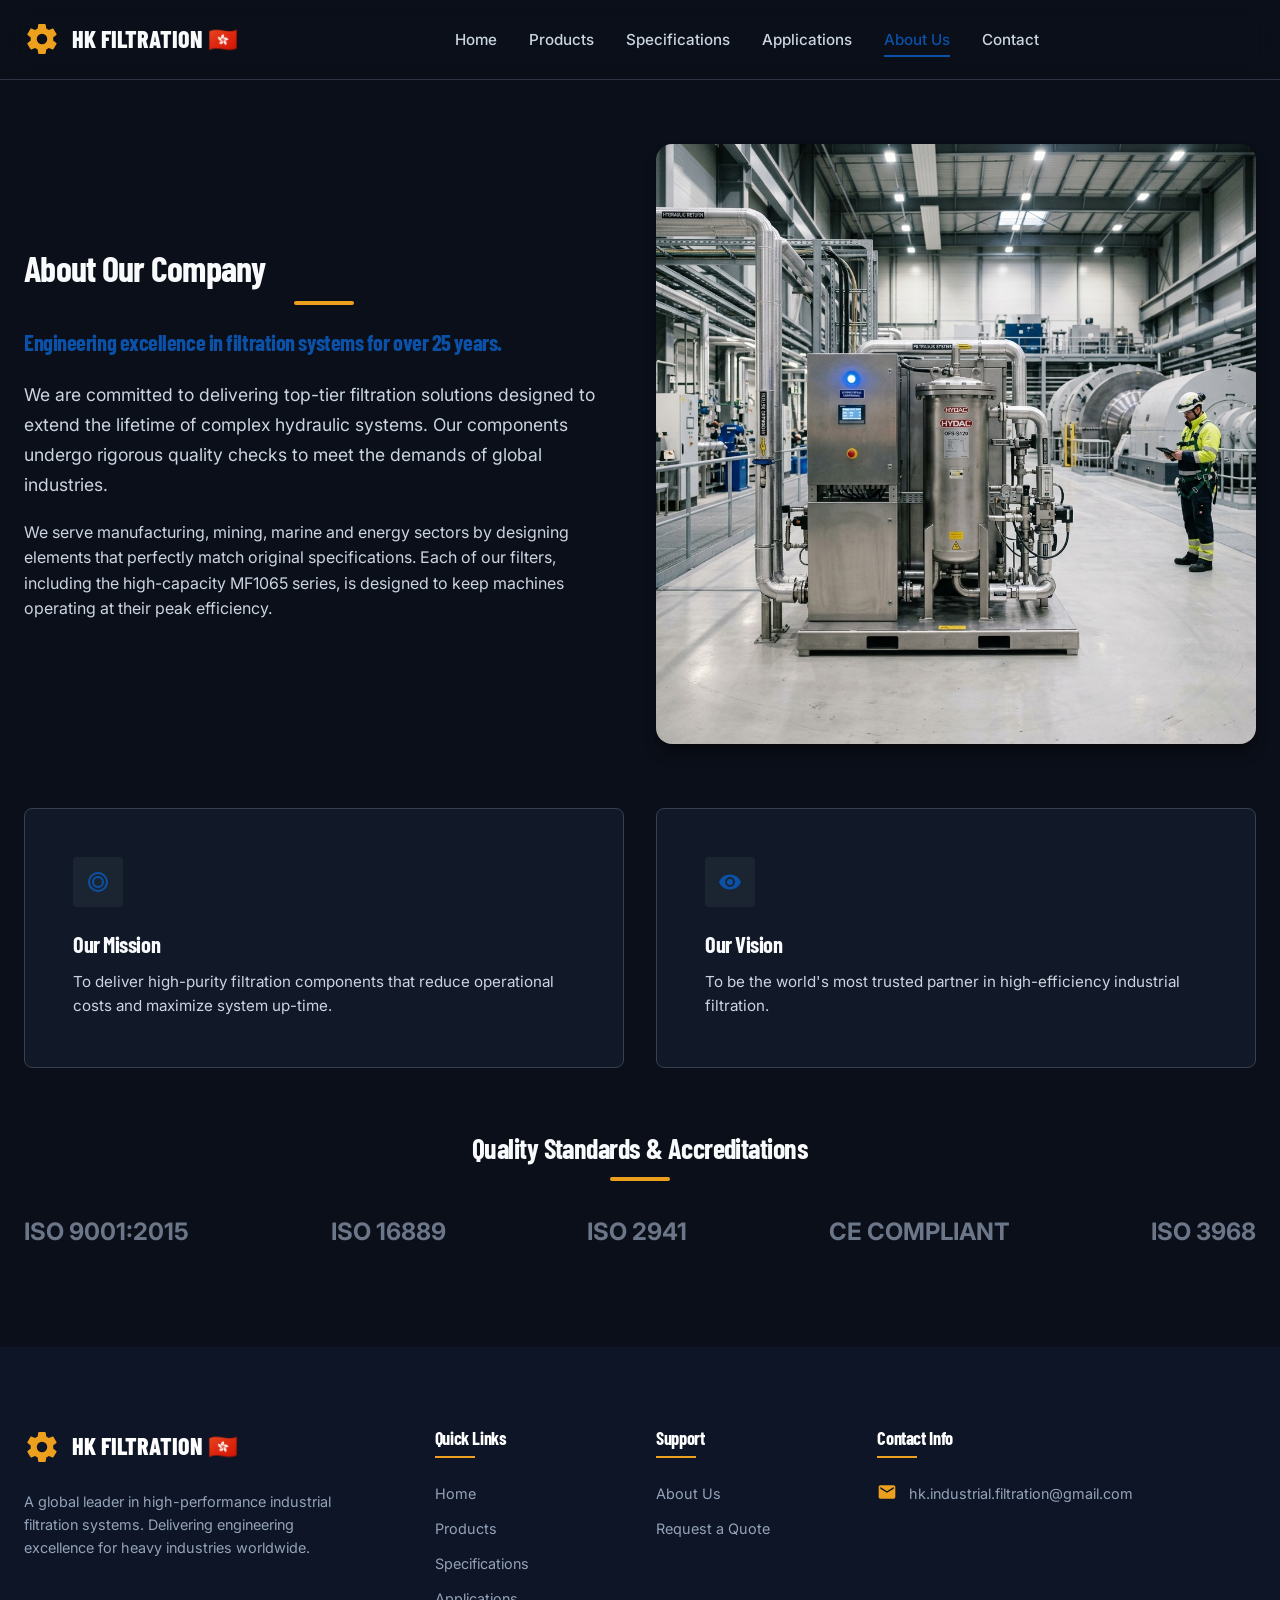
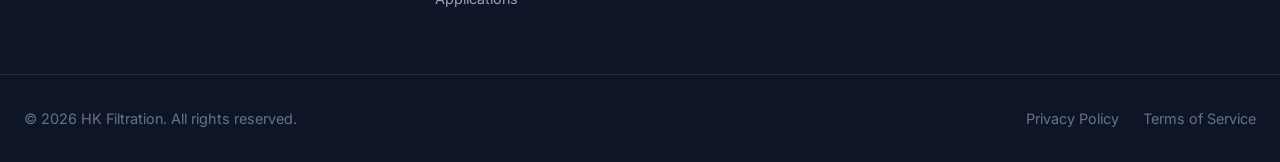
==== commit 2203fb9c: "Add 10 new filter products — full catalog page (products.html) with series filtering" ====
--- a/about.html
+++ b/about.html
@@ -6,7 +6,8 @@
   <title>HK Filtration 🇭🇰 | About Us</title>
   
   <!-- Favicon -->
-  <link rel="icon" type="image/svg+xml" href="favicon.svg">
+      <link rel="canonical" href="https://hk-filtration.netlify.app/about.html">
+    <link rel="icon" type="image/svg+xml" href="favicon.svg">
   
   <meta name="description" content="Learn more about our company mission, engineering quality standards, vision, and core values in high-performance industrial filtration systems.">
   <meta name="keywords" content="about filtration company, industrial filter manufacturer, hydraulic engineering company">
@@ -32,7 +33,7 @@
       <nav class="main-nav" id="main-nav">
         <ul>
           <li><a href="index.html">Home</a></li>
-          <li><a href="product.html">Product</a></li>
+          <li><a href="products.html">Products</a></li>
           <li><a href="specifications.html">Specifications</a></li>
           <li><a href="applications.html">Applications</a></li>
           <li><a href="about.html" class="active">About Us</a></li>
@@ -124,7 +125,7 @@
         <h4>Quick Links</h4>
         <ul>
           <li><a href="index.html">Home</a></li>
-          <li><a href="product.html">Product</a></li>
+          <li><a href="products.html">Products</a></li>
           <li><a href="specifications.html">Specifications</a></li>
           <li><a href="applications.html">Applications</a></li>
         </ul>
@@ -142,7 +143,7 @@
         <h4>Contact Info</h4>
         <div class="footer-contact-item">
           <svg viewBox="0 0 24 24"><path d="M20,4H4C2.89,4 2,4.89 2,6V18A2,2 0 0,0 4,20H20A2,2 0 0,0 22,18V6C22,4.89 21.1,4 20,4M20,8L12,13L4,8V6L12,11L20,6V8Z"/></svg>
-          <a href="#" data-config="recipientEmail">Contact Support Email</a>
+          <a href="mailto:hk.industrial.filtration@gmail.com" data-config="recipientEmail">hk.industrial.filtration@gmail.com</a>
         </div>
       </div>
     </div>
